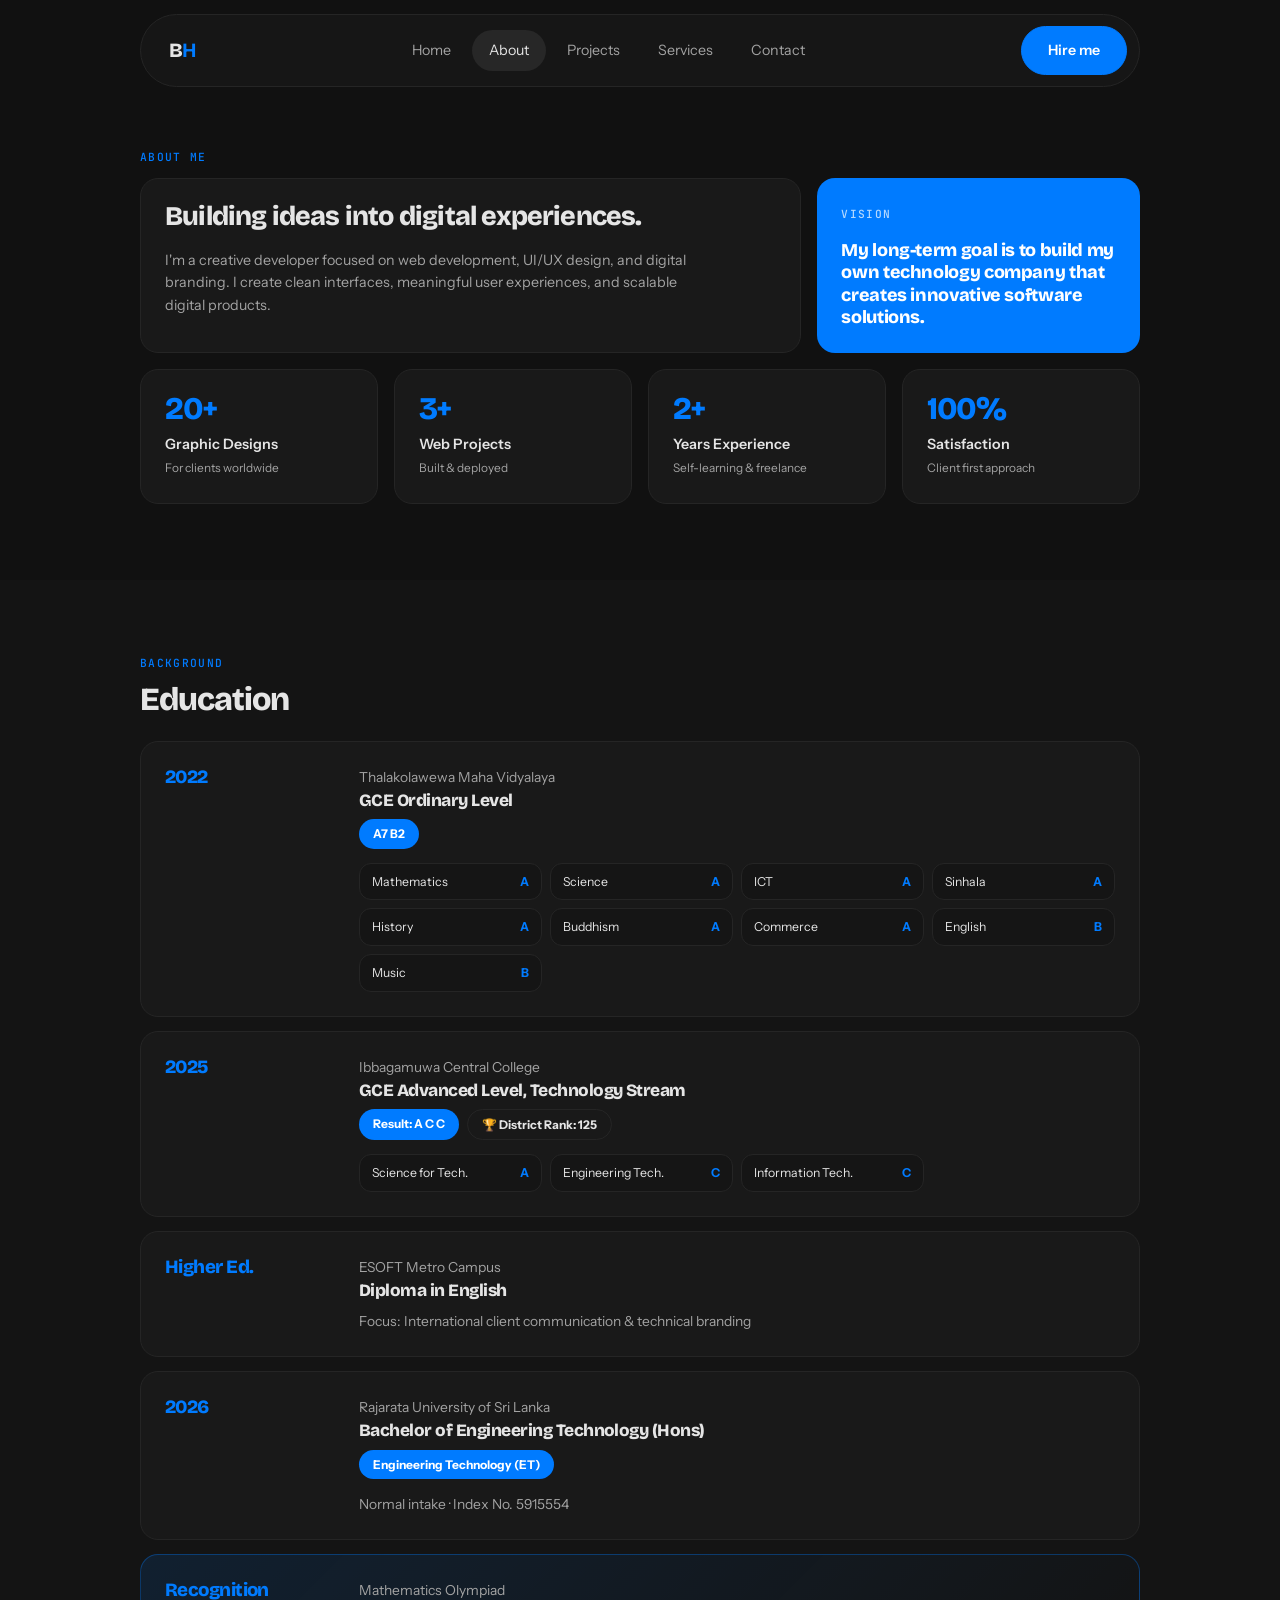
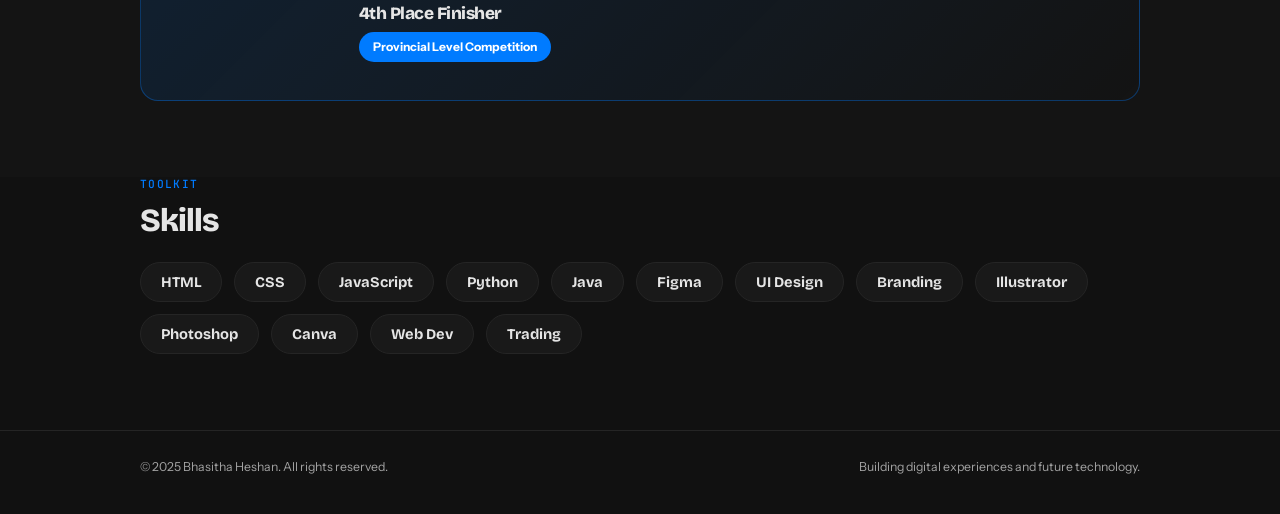
==== about.html @ c99da078 "Social buttons with platform logos" ====
<!DOCTYPE html>
<html lang="en">
<head>
<meta charset="UTF-8">
<meta name="viewport" content="width=device-width, initial-scale=1, viewport-fit=cover">
<title>About | Bhasitha Heshan</title>
<meta name="description" content="About Bhasitha Heshan: education, skills and background.">
<meta name="theme-color" content="#111111">
<link rel="icon" href="data:image/svg+xml,%3Csvg xmlns='http://www.w3.org/2000/svg' viewBox='0 0 64 64'%3E%3Crect width='64' height='64' rx='16' fill='%23007BFF'/%3E%3Ctext x='32' y='42' font-size='28' font-weight='800' text-anchor='middle' font-family='sans-serif' fill='%23fff'%3EBH%3C/text%3E%3C/svg%3E">
<link rel="preconnect" href="https://fonts.googleapis.com"><link rel="preconnect" href="https://fonts.gstatic.com" crossorigin>
<link href="https://fonts.googleapis.com/css2?family=Bricolage+Grotesque:opsz,wght@12..96,500;12..96,800&family=Instrument+Sans:wght@400;500;600&family=JetBrains+Mono:wght@500&display=swap" rel="stylesheet">
<link rel="stylesheet" href="style.css">
</head>
<body>
<nav>
  <a class="logo" href="index.html" aria-label="Home">B<b>H</b></a>
  <ul class="links" id="links"><li><a href="index.html">Home</a></li><li><a href="about.html" class="on">About</a></li><li><a href="projects.html">Projects</a></li><li><a href="services.html">Services</a></li><li><a href="contact.html">Contact</a></li></ul>
  <a class="btn p nav-cta" href="contact.html" style="padding:12px 26px;font-size:.95rem">Hire me</a>
  <button class="menu" id="menu" aria-label="Menu">☰</button>
</nav>

<section style="padding-top:150px" id="about"><div class="wrap">
  <span class="eyebrow">About me</span>
  <div class="bento rv">
    <div class="tile b-main"><h3>Building ideas into digital experiences.</h3>
      <p>I'm a creative developer focused on web development, UI/UX design, and digital branding. I create clean interfaces, meaningful user experiences, and scalable digital products.</p></div>
    <div class="tile b-vis"><span class="mono">Vision</span><p>My long-term goal is to build my own technology company that creates innovative software solutions.</p></div>
    <div class="tile stat"><b data-n="20" data-s="+">0</b><span>Graphic Designs</span><small>For clients worldwide</small></div>
    <div class="tile stat"><b data-n="3" data-s="+">0</b><span>Web Projects</span><small>Built &amp; deployed</small></div>
    <div class="tile stat"><b data-n="2" data-s="+">0</b><span>Years Experience</span><small>Self-learning &amp; freelance</small></div>
    <div class="tile stat"><b data-n="100" data-s="%">0</b><span>Satisfaction</span><small>Client first approach</small></div>
  </div>
</div></section><section id="education" style="background:#141414"><div class="wrap">
  <span class="eyebrow">Background</span><h2>Education</h2>
  <div class="edu" id="edu"></div>
</div></section><section id="skills" style="padding-top:0"><div class="wrap">
  <span class="eyebrow">Toolkit</span><h2>Skills</h2>
  <div class="skills rv" id="skillbox"></div>
</div></section>

<footer><div class="wrap"><span>© 2025 Bhasitha Heshan. All rights reserved.</span><span>Building digital experiences and future technology.</span></div></footer>

<script src="script.js"></script>
</body>
</html>
---- style.css ----
:root{--bg:#111111;--panel:#191919;--line:#252525;--text:#E5E5E5;--mut:#A3A3A3;--acc:#007BFF;--ink:#FFFFFF;--r:18px}
*{box-sizing:border-box;margin:0}
html{font-size:93.75%;scroll-behavior:smooth;scroll-padding-top:90px}
body{background:var(--bg);color:var(--text);font:400 .95rem/1.6 "Instrument Sans",system-ui,sans-serif;overflow-x:hidden}
a{color:inherit;text-decoration:none}
:focus-visible{outline:2px solid var(--acc);outline-offset:3px}
h1,h2,h3,.logo{font-family:"Bricolage Grotesque",system-ui,sans-serif;letter-spacing:-.03em;line-height:1.02}
.mono,.eyebrow{font:500 .75rem "JetBrains Mono",monospace;letter-spacing:.12em;text-transform:uppercase}
.eyebrow{color:var(--acc);margin-bottom:14px;display:block}
.wrap{max-width:1080px;margin:0 auto;padding:0 clamp(18px,5vw,40px)}
section{padding:clamp(44px,7vw,76px) 0}
h2{font-size:clamp(1.5rem,3.6vw,2.15rem);font-weight:800;margin-bottom:24px}
.btn{display:inline-flex;align-items:center;gap:8px;padding:9px 18px;border-radius:999px;border:1px solid var(--line);font-weight:600;transition:.2s;cursor:pointer;background:none;color:var(--text);font-size:.84rem}
.btn:hover{border-color:var(--text);transform:translateY(-2px)}
.btn.p{background:var(--acc);border-color:var(--acc);color:var(--ink)}
.btn.p:hover{box-shadow:0 10px 36px rgba(0,123,255,.28)}
.tile{background:var(--panel);border:1px solid var(--line);border-radius:var(--r);padding:clamp(18px,2.3vw,24px)}
/* nav */
nav{position:fixed;top:14px;left:50%;transform:translateX(-50%);z-index:50;width:min(1000px,calc(100% - 28px));display:flex;align-items:center;justify-content:space-between;padding:11px 12px 11px 28px;border-radius:999px;background:rgba(25,25,25,.72);backdrop-filter:blur(16px);-webkit-backdrop-filter:blur(16px);border:1px solid var(--line)}
.logo{font-weight:800;font-size:1.35rem}.logo b{color:var(--acc)}
.links{display:flex;gap:4px;list-style:none;padding:0}
.links a{display:block;padding:9px 17px;border-radius:999px;color:var(--mut);font-size:.95rem;transition:.2s}
.links a:hover,.links a.on{color:var(--text);background:rgba(255,255,255,.07)}
.menu{display:none;background:none;border:0;color:var(--text);font-size:1.5rem;padding:4px 12px;cursor:pointer}
@media(max-width:820px){.menu{display:block}.nav-cta{display:none}
 .links{position:absolute;top:60px;left:0;right:0;flex-direction:column;background:#191919;border:1px solid var(--line);border-radius:24px;padding:10px;display:none}
 .links.open{display:flex}}
/* hero */
.hero{min-height:100svh;display:flex;align-items:center;padding:120px 0 60px;position:relative;overflow:hidden}
.hero::before{content:"";position:absolute;width:640px;height:640px;right:-180px;top:-140px;background:radial-gradient(circle,rgba(0,123,255,.13),transparent 65%);pointer-events:none}
.hero .wrap{display:grid;grid-template-columns:1.25fr 1fr;gap:48px;align-items:center;position:relative}
.hero h1{font-size:clamp(2.2rem,6vw,4rem);font-weight:800}
.hero h1 span{color:var(--acc)}
.role{margin:18px 0 10px;color:var(--text);font-size:1.02rem;font-weight:500}
.role{min-height:1.7em}
.caret{display:inline-block;width:3px;height:1.1em;background:var(--acc);margin-left:4px;vertical-align:-.15em;animation:blink 1s steps(1) infinite}
@keyframes blink{50%{opacity:0}}
.lead{max-width:48ch;color:var(--mut);font-size:.98rem}
.cta{display:flex;flex-wrap:wrap;gap:12px;margin-top:26px}
.pic{position:relative;justify-self:center;width:min(100%,330px)}
.pic img{width:100%;aspect-ratio:4/5;object-fit:cover;border-radius:36px;border:1px solid var(--line);display:block;background:var(--panel);filter:saturate(.95)}
.sticker{position:absolute;left:-22px;bottom:34px;background:var(--acc);color:var(--ink);padding:10px 18px;border-radius:999px;font-weight:700;font-size:.78rem;transform:rotate(-5deg);box-shadow:0 14px 34px rgba(0,0,0,.5)}
@media(max-width:820px){.hero .wrap{grid-template-columns:1fr}.pic{order:-1;width:min(78%,320px)}}
/* marquee */
.marq{border-block:1px solid var(--line);overflow:hidden;padding:14px 0;background:#141414}
.track{display:flex;gap:44px;width:max-content;animation:mq 32s linear infinite}
.track span{font:800 1.2rem "Bricolage Grotesque",sans-serif;color:#3a3a3a;white-space:nowrap}
.track span::after{content:"✦";color:var(--acc);margin-left:44px;font-size:1rem}
@keyframes mq{to{transform:translateX(-50%)}}
/* about */
.bento{display:grid;grid-template-columns:repeat(12,1fr);gap:16px}
.b-main{grid-column:span 8}.b-vis{grid-column:span 4;background:var(--acc);color:var(--ink);border:0}
.b-vis .mono{opacity:.7}.b-vis p{font:800 1.2rem/1.25 "Bricolage Grotesque",sans-serif;margin-top:14px;letter-spacing:-.02em}
.b-main h3{font-size:clamp(1.3rem,2.6vw,1.8rem);font-weight:800;margin-bottom:18px}
.b-main p{color:var(--mut);max-width:58ch}
.stat{grid-column:span 3}.stat b{display:block;font:800 clamp(1.5rem,3.2vw,2.1rem)/1 "Bricolage Grotesque",sans-serif;letter-spacing:-.04em;color:var(--acc)}
.stat span{display:block;margin-top:8px;font-weight:600}.stat small{color:var(--mut)}
@media(max-width:820px){.b-main,.b-vis{grid-column:span 12}.stat{grid-column:span 6}}
/* projects */
.pgrid{display:grid;grid-template-columns:repeat(3,1fr);gap:16px}
.card{padding:0;overflow:hidden;display:flex;flex-direction:column;transition:.3s}
.card:hover{border-color:#3a3a3a;transform:translateY(-4px)}
.shot{position:relative;display:block;width:100%;aspect-ratio:16/10;background:#151515;border:0;padding:0;cursor:zoom-in;overflow:hidden}
.shot img{width:100%;height:100%;object-fit:cover;object-position:top;transition:transform .6s}
.card:hover .shot img{transform:scale(1.05)}
.num{position:absolute;top:14px;left:14px;background:rgba(17,17,17,.8);padding:5px 12px;border-radius:999px;color:var(--acc)}
.cbody{padding:16px 18px 20px;display:flex;flex-direction:column;gap:12px;flex:1}
.card h3{font-size:1.05rem;font-weight:800}
.card p{color:var(--mut);font-size:.8rem;line-height:1.55}
.tags{display:flex;flex-wrap:wrap;gap:8px;list-style:none;padding:0}
.tags li{font:500 .66rem "JetBrains Mono",monospace;border:1px solid var(--line);padding:4px 11px;border-radius:999px;color:var(--mut)}
.acts{display:flex;gap:10px;flex-wrap:wrap;margin-top:auto;padding-top:8px}
.acts .btn{padding:7px 14px;font-size:.78rem}
@media(max-width:1000px){.pgrid{grid-template-columns:repeat(2,1fr)}}
@media(max-width:640px){.pgrid{grid-template-columns:1fr}}
/* education */
.edu{display:grid;gap:14px}
.row{display:grid;grid-template-columns:170px 1fr;gap:24px}
.yr{font:800 1.25rem "Bricolage Grotesque",sans-serif;color:var(--acc);letter-spacing:-.03em}
.row h3{font-size:1.15rem;font-weight:800;margin:4px 0 10px}
.row .sch{color:var(--mut);font-size:.92rem}
.badges{display:flex;flex-wrap:wrap;gap:8px;margin:6px 0 14px}
.badges .bd{background:var(--acc);color:var(--ink);font-weight:700;font-size:.8rem;padding:5px 14px;border-radius:999px}
.badges .bd.o{background:none;color:var(--text);border:1px solid var(--line)}
.subs{display:grid;grid-template-columns:repeat(auto-fill,minmax(150px,1fr));gap:8px}
.subs div{display:flex;justify-content:space-between;gap:10px;background:#151515;border:1px solid var(--line);border-radius:12px;padding:8px 12px;font-size:.82rem}
.subs b{color:var(--acc)}
.award{background:linear-gradient(135deg,rgba(0,123,255,.12),transparent);border-color:rgba(0,123,255,.35)}
@media(max-width:700px){.row{grid-template-columns:1fr;gap:6px}}
/* services */
.svc{display:grid;grid-template-columns:70px 1fr 1fr;gap:24px;padding:24px 0;border-top:1px solid var(--line);align-items:start}
.svc:last-child{border-bottom:1px solid var(--line)}
.svc h3{font-size:clamp(1.15rem,2.2vw,1.5rem);font-weight:800}
.svc p{color:var(--mut);margin-bottom:12px}
.svc ul{display:flex;flex-wrap:wrap;gap:8px;list-style:none;padding:0}
.svc li{border:1px solid var(--line);padding:5px 14px;border-radius:999px;font-size:.85rem}
@media(max-width:760px){.svc{grid-template-columns:1fr;gap:10px}}
/* skills */
.skills{display:flex;flex-wrap:wrap;gap:12px}
.skills span{padding:10px 20px;border-radius:999px;border:1px solid var(--line);background:var(--panel);font:700 .98rem "Bricolage Grotesque",sans-serif;transition:.2s}
.skills span:hover{background:var(--acc);color:var(--ink);border-color:var(--acc);transform:translateY(-3px) rotate(-2deg)}
/* neolabz */
.neo{text-align:center;padding:clamp(40px,7vw,84px) 24px;background:radial-gradient(ellipse at 50% -10%,rgba(0,123,255,.18),transparent 62%),var(--panel)}
.neo h2{margin-bottom:18px}.neo h2 em{font-style:normal;color:var(--acc)}
.neo p{max-width:56ch;margin:0 auto 26px;color:var(--mut);font-size:.98rem}
.pill3{display:flex;justify-content:center;flex-wrap:wrap;gap:12px}
.pill3 span{border:1px solid var(--line);background:#151515;padding:8px 18px;border-radius:999px;font-weight:600;font-size:.88rem}
/* contact */
.big{font:800 clamp(1.7rem,4.4vw,3rem)/1.08 "Bricolage Grotesque",sans-serif;letter-spacing:-.045em;max-width:12ch}
.big span{color:var(--acc)}
.cgrid{display:grid;grid-template-columns:1.2fr 1fr;gap:20px;margin-top:44px}
.mail{display:block;font:800 clamp(1rem,1.9vw,1.25rem) "Bricolage Grotesque",sans-serif;word-break:break-all;margin:6px 0 18px;transition:.2s}
.mail:hover{color:var(--acc)}

.det div{display:flex;justify-content:space-between;gap:16px;padding:12px 0;border-bottom:1px solid var(--line)}
.det div:last-child{border:0}.det span{color:var(--mut)}
.live{display:inline-flex;align-items:center;gap:10px;margin-bottom:12px;color:var(--acc)}
.live i{width:9px;height:9px;border-radius:50%;background:var(--acc);box-shadow:0 0 0 0 rgba(0,123,255,.6);animation:pl 2s infinite}
@keyframes pl{70%{box-shadow:0 0 0 10px rgba(0,123,255,0)}100%{box-shadow:0 0 0 0 rgba(0,123,255,0)}}
@media(max-width:820px){.cgrid{grid-template-columns:1fr}}
footer{border-top:1px solid var(--line);padding:26px 0 38px;color:var(--mut);font-size:.82rem}
footer .wrap{display:flex;justify-content:space-between;flex-wrap:wrap;gap:10px}
/* lightbox */
#lb{position:fixed;inset:0;z-index:100;background:rgba(10,10,10,.94);display:none;align-items:center;justify-content:center;flex-direction:column;gap:14px;padding:20px}
#lb.open{display:flex}
#lb img{max-width:min(1100px,100%);max-height:78vh;border-radius:14px;border:1px solid var(--line);object-fit:contain}
#lb .bar{display:flex;gap:10px;align-items:center;color:var(--mut)}
#lb button{background:var(--panel);border:1px solid var(--line);color:var(--text);width:44px;height:44px;border-radius:50%;font-size:1.2rem;cursor:pointer}
#lb button:hover{border-color:var(--acc);color:var(--acc)}
/* reveal */
.rv{opacity:0;transform:translateY(26px);transition:opacity .7s,transform .7s}
.rv.in{opacity:1;transform:none}
@media(prefers-reduced-motion:reduce){*{animation:none!important;transition:none!important}.rv{opacity:1;transform:none}html{scroll-behavior:auto}}

.cta-band{display:flex;flex-wrap:wrap;gap:24px;align-items:center;justify-content:space-between;background:var(--acc);color:var(--ink);border:0}
.cta-band h2{margin:0;font-size:clamp(1.25rem,2.8vw,1.8rem)}
.cta-band .btn{background:#fff;border-color:#fff;color:#111}.cta-band .btn:hover{border-color:#fff;box-shadow:0 8px 28px rgba(0,0,0,.35)}
.more{display:flex;justify-content:center;margin-top:30px}
body{animation:pg .5s ease both}@keyframes pg{from{opacity:0;transform:translateY(8px)}}

.soc{display:grid;grid-template-columns:repeat(2,1fr);gap:10px;margin-top:20px}
.sbtn{display:flex;align-items:center;gap:12px;padding:10px 14px 10px 10px;border:1px solid var(--line);border-radius:16px;background:#151515;transition:.25s;min-width:0}
.sbtn:hover{border-color:var(--h);transform:translateY(-2px);background:#1c1c1c}
.sico{width:40px;height:40px;border-radius:12px;display:grid;place-items:center;background:var(--c);color:#fff;flex:none;border:1px solid rgba(255,255,255,.08)}
.sico svg{width:19px;height:19px;fill:currentColor}
.sbtn span:nth-child(2){min-width:0}
.sbtn b{display:block;font-size:.88rem;line-height:1.25}
.sbtn small{display:block;color:var(--mut);font-size:.74rem;overflow:hidden;text-overflow:ellipsis;white-space:nowrap}
.sbtn .arr{margin-left:auto;font-style:normal;color:var(--mut);transition:.25s}
.sbtn:hover .arr{color:var(--text);transform:translate(2px,-2px)}
@media(max-width:480px){.soc{grid-template-columns:1fr}}
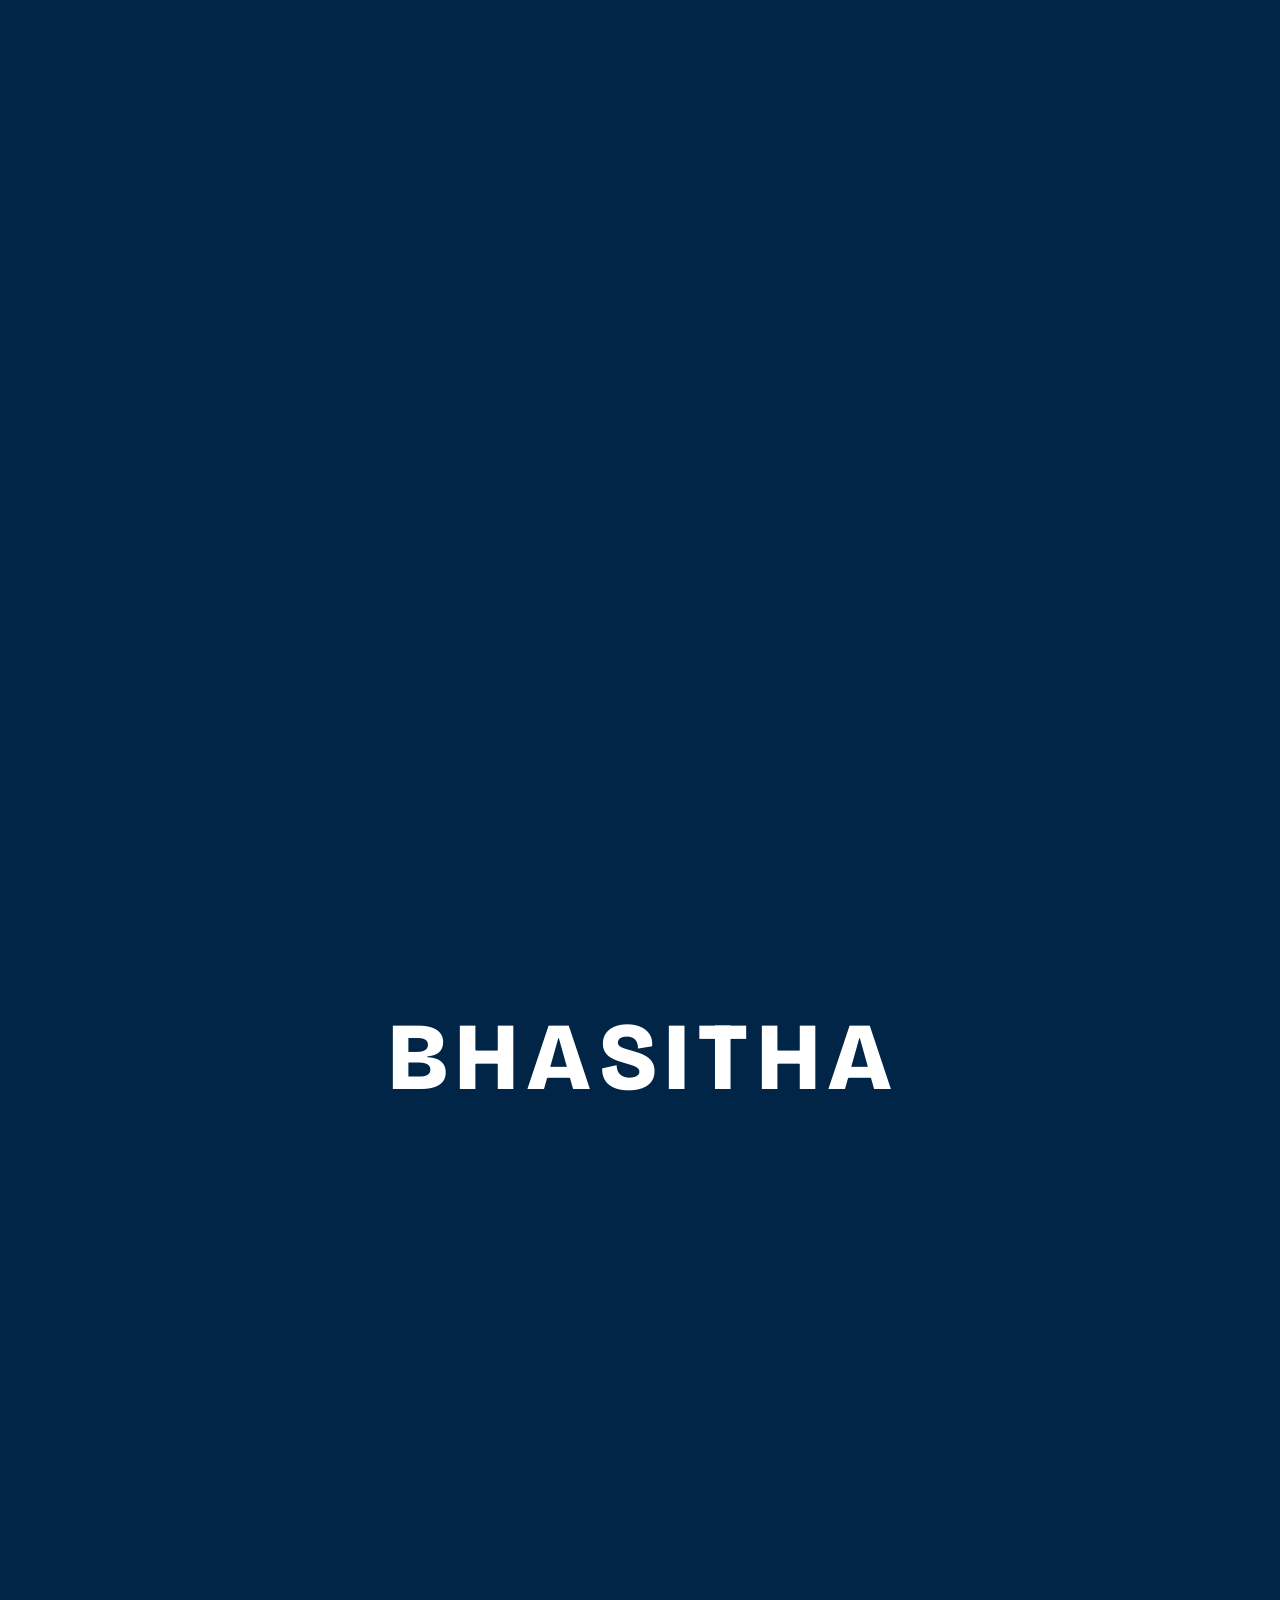
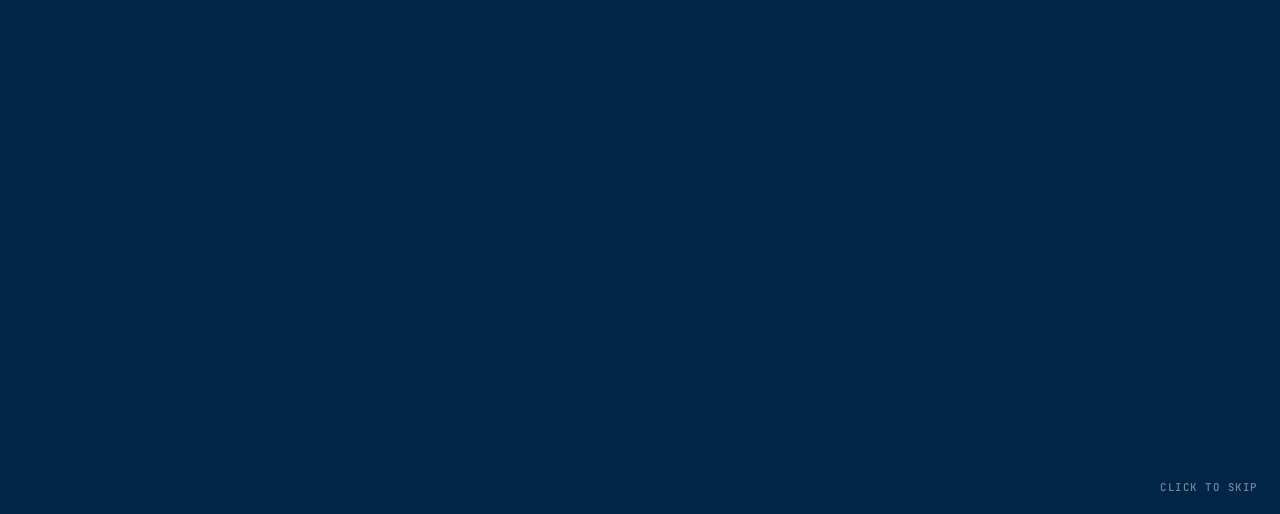
==== commit ff66ee0d: "Add BHASITHA intro animation" ====
--- a/about.html
+++ b/about.html
@@ -9,9 +9,11 @@
 <link rel="icon" href="data:image/svg+xml,%3Csvg xmlns='http://www.w3.org/2000/svg' viewBox='0 0 64 64'%3E%3Crect width='64' height='64' rx='16' fill='%23007BFF'/%3E%3Ctext x='32' y='42' font-size='28' font-weight='800' text-anchor='middle' font-family='sans-serif' fill='%23fff'%3EBH%3C/text%3E%3C/svg%3E">
 <link rel="preconnect" href="https://fonts.googleapis.com"><link rel="preconnect" href="https://fonts.gstatic.com" crossorigin>
 <link href="https://fonts.googleapis.com/css2?family=Bricolage+Grotesque:opsz,wght@12..96,500;12..96,800&family=Instrument+Sans:wght@400;500;600&family=JetBrains+Mono:wght@500&display=swap" rel="stylesheet">
+<script>try{if(!sessionStorage.getItem("intro")){document.documentElement.classList.add("intro-on");setTimeout(function(){document.documentElement.classList.remove("intro-on")},7000)}}catch(e){}</script>
 <link rel="stylesheet" href="style.css">
 </head>
 <body>
+<div id="intro" aria-hidden="true"></div>
 <nav>
   <a class="logo" href="index.html" aria-label="Home">B<b>H</b></a>
   <ul class="links" id="links"><li><a href="index.html">Home</a></li><li><a href="about.html" class="on">About</a></li><li><a href="projects.html">Projects</a></li><li><a href="services.html">Services</a></li><li><a href="contact.html">Contact</a></li></ul>
--- a/style.css
+++ b/style.css
@@ -149,3 +149,14 @@
 .sbtn .arr{margin-left:auto;font-style:normal;color:var(--mut);transition:.25s}
 .sbtn:hover .arr{color:var(--text);transform:translate(2px,-2px)}
 @media(max-width:480px){.soc{grid-template-columns:1fr}}
+
+/* ===== intro animation ===== */
+#intro{display:none;position:fixed;inset:0;z-index:1000;cursor:pointer}
+.intro-on body::before{content:"";position:fixed;inset:0;background:#002547;z-index:999}
+.intro-on body,.intro-run body{overflow:hidden}
+.intro-run #intro{display:block}
+#intro .cols i{position:absolute;top:0;bottom:0;background:#002547;will-change:transform}
+#intro .iw{position:absolute;inset:0;display:flex;justify-content:center;align-items:center;font:800 clamp(2rem,9.5vw,6.4rem)/1.2 "Bricolage Grotesque",sans-serif;letter-spacing:.07em;color:#fff;pointer-events:none;padding-left:.07em}
+#intro .iw span{display:block;overflow:hidden;padding:0 .015em}
+#intro .iw b{display:block;font-weight:800;transform:translateY(118%);will-change:transform}
+#intro .skip{position:absolute;right:22px;bottom:20px;font:500 .72rem "JetBrains Mono",monospace;letter-spacing:.14em;text-transform:uppercase;color:rgba(255,255,255,.45);pointer-events:none}
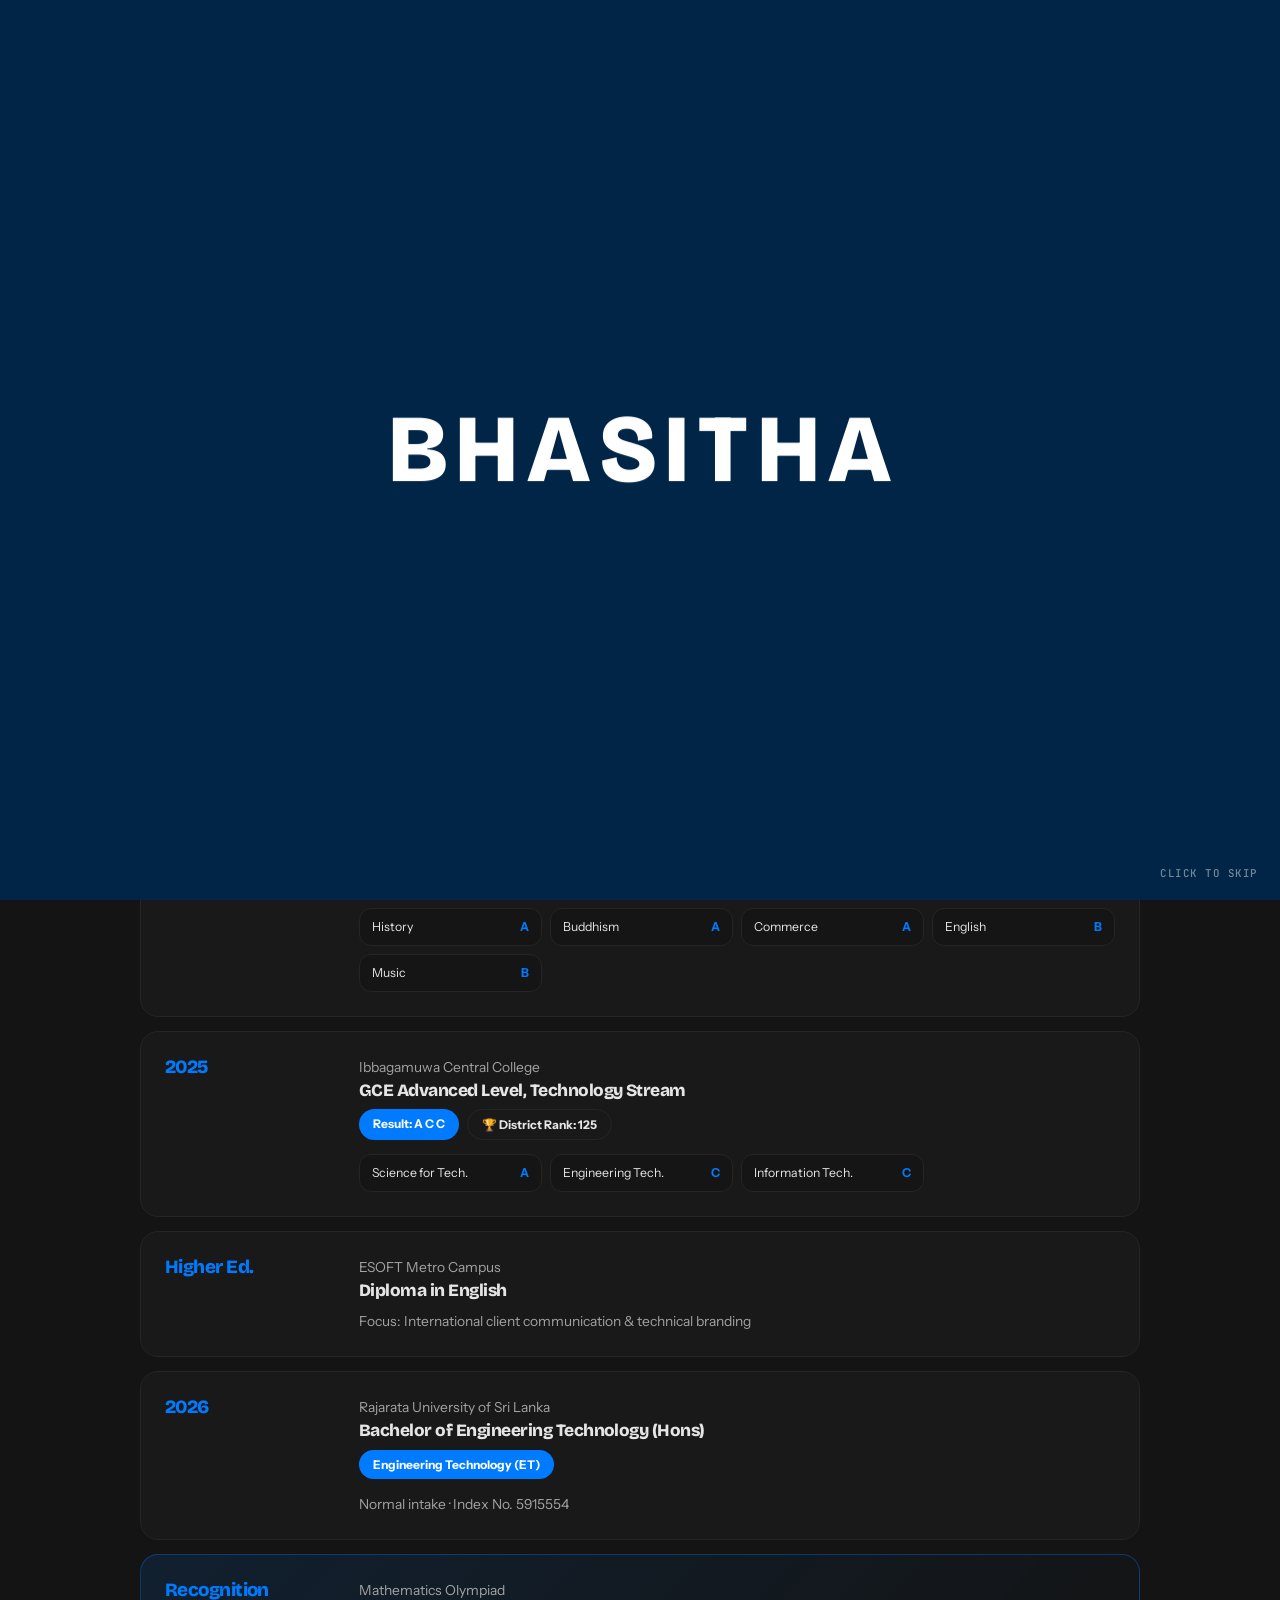
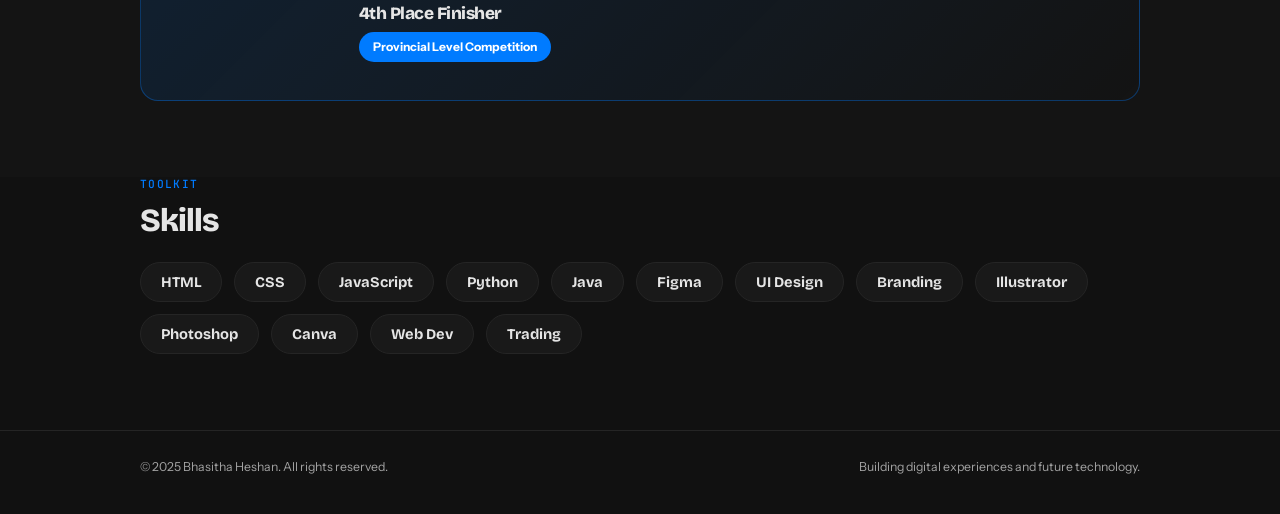
==== commit 4da99f6b: "Fix intro animation on mobile" ====
--- a/about.html
+++ b/about.html
@@ -9,8 +9,8 @@
 <link rel="icon" href="data:image/svg+xml,%3Csvg xmlns='http://www.w3.org/2000/svg' viewBox='0 0 64 64'%3E%3Crect width='64' height='64' rx='16' fill='%23007BFF'/%3E%3Ctext x='32' y='42' font-size='28' font-weight='800' text-anchor='middle' font-family='sans-serif' fill='%23fff'%3EBH%3C/text%3E%3C/svg%3E">
 <link rel="preconnect" href="https://fonts.googleapis.com"><link rel="preconnect" href="https://fonts.gstatic.com" crossorigin>
 <link href="https://fonts.googleapis.com/css2?family=Bricolage+Grotesque:opsz,wght@12..96,500;12..96,800&family=Instrument+Sans:wght@400;500;600&family=JetBrains+Mono:wght@500&display=swap" rel="stylesheet">
-<script>try{if(!sessionStorage.getItem("intro")){document.documentElement.classList.add("intro-on");setTimeout(function(){document.documentElement.classList.remove("intro-on")},7000)}}catch(e){}</script>
-<link rel="stylesheet" href="style.css">
+<script>(function(){var d=document,r=d.documentElement,show=true;try{if(location.protocol==="file:")show=!sessionStorage.getItem("intro");else if(d.referrer)show=new URL(d.referrer).host!==location.host}catch(e){}if(show){r.classList.add("intro-on");setTimeout(function(){r.classList.remove("intro-on")},7000)}})();</script>
+<link rel="stylesheet" href="style.css?v=8">
 </head>
 <body>
 <div id="intro" aria-hidden="true"></div>
@@ -42,6 +42,6 @@
 
 <footer><div class="wrap"><span>© 2025 Bhasitha Heshan. All rights reserved.</span><span>Building digital experiences and future technology.</span></div></footer>
 
-<script src="script.js"></script>
+<script src="script.js?v=8"></script>
 </body>
 </html>
--- a/style.css
+++ b/style.css
@@ -71,8 +71,8 @@
 .tags li{font:500 .66rem "JetBrains Mono",monospace;border:1px solid var(--line);padding:4px 11px;border-radius:999px;color:var(--mut)}
 .acts{display:flex;gap:10px;flex-wrap:wrap;margin-top:auto;padding-top:8px}
 .acts .btn{padding:7px 14px;font-size:.78rem}
-@media(max-width:1000px){.pgrid{grid-template-columns:repeat(2,1fr)}}
-@media(max-width:640px){.pgrid{grid-template-columns:1fr}}
+@media(max-width:760px){.pgrid{grid-template-columns:repeat(2,1fr)}}
+@media(max-width:520px){.pgrid{grid-template-columns:1fr}}
 /* education */
 .edu{display:grid;gap:14px}
 .row{display:grid;grid-template-columns:170px 1fr;gap:24px}
@@ -136,7 +136,7 @@
 .cta-band h2{margin:0;font-size:clamp(1.25rem,2.8vw,1.8rem)}
 .cta-band .btn{background:#fff;border-color:#fff;color:#111}.cta-band .btn:hover{border-color:#fff;box-shadow:0 8px 28px rgba(0,0,0,.35)}
 .more{display:flex;justify-content:center;margin-top:30px}
-body{animation:pg .5s ease both}@keyframes pg{from{opacity:0;transform:translateY(8px)}}
+body{animation:pg .5s ease both}@keyframes pg{from{opacity:0}}
 
 .soc{display:grid;grid-template-columns:repeat(2,1fr);gap:10px;margin-top:20px}
 .sbtn{display:flex;align-items:center;gap:12px;padding:10px 14px 10px 10px;border:1px solid var(--line);border-radius:16px;background:#151515;transition:.25s;min-width:0}
@@ -156,7 +156,32 @@
 .intro-on body,.intro-run body{overflow:hidden}
 .intro-run #intro{display:block}
 #intro .cols i{position:absolute;top:0;bottom:0;background:#002547;will-change:transform}
-#intro .iw{position:absolute;inset:0;display:flex;justify-content:center;align-items:center;font:800 clamp(2rem,9.5vw,6.4rem)/1.2 "Bricolage Grotesque",sans-serif;letter-spacing:.07em;color:#fff;pointer-events:none;padding-left:.07em}
+#intro .iw{position:absolute;inset:0;display:flex;justify-content:center;align-items:center;font:800 clamp(2rem,11.5vw,6.4rem)/1.2 "Bricolage Grotesque",sans-serif;letter-spacing:.07em;color:#fff;pointer-events:none;padding-left:.07em}
 #intro .iw span{display:block;overflow:hidden;padding:0 .015em}
 #intro .iw b{display:block;font-weight:800;transform:translateY(118%);will-change:transform}
 #intro .skip{position:absolute;right:22px;bottom:20px;font:500 .72rem "JetBrains Mono",monospace;letter-spacing:.14em;text-transform:uppercase;color:rgba(255,255,255,.45);pointer-events:none}
+
+/* ===== work tabs + graphic gallery ===== */
+[hidden]{display:none!important}
+.tabs{display:inline-flex;gap:4px;padding:5px;border:1px solid var(--line);border-radius:999px;background:var(--panel);margin-bottom:26px}
+.tab{background:none;border:0;color:var(--mut);padding:9px 22px;border-radius:999px;font:600 .88rem "Instrument Sans",sans-serif;cursor:pointer;transition:.2s}
+.tab:hover{color:var(--text)}
+.tab.on{background:var(--acc);color:#fff}
+.subtabs{display:flex;flex-wrap:wrap;gap:8px;margin-bottom:22px}
+.chipb{background:none;border:1px solid var(--line);color:var(--mut);padding:7px 16px;border-radius:999px;font:500 .82rem "Instrument Sans",sans-serif;cursor:pointer;transition:.2s}
+.chipb:hover{color:var(--text);border-color:#3a3a3a}
+.chipb.on{color:var(--text);border-color:var(--acc);background:rgba(0,123,255,.12)}
+.chipb small{color:var(--mut);margin-left:6px}
+.ggrid{display:grid;grid-template-columns:repeat(3,1fr);gap:16px}
+.gimg{padding:0;border:1px solid var(--line);border-radius:var(--r);overflow:hidden;background:var(--panel);cursor:zoom-in;aspect-ratio:4/3;display:grid;place-items:center;transition:.3s}
+.gimg:hover{border-color:#3a3a3a;transform:translateY(-4px)}
+.gimg{position:relative}
+.gimg img{position:absolute;inset:0;width:100%;height:100%;object-fit:contain;display:block;padding:8px}
+.empty{grid-column:1/-1;text-align:center;padding:56px 20px;color:var(--mut);border:1px dashed var(--line);border-radius:var(--r)}
+.empty b{display:block;color:var(--text);font:800 1.15rem "Bricolage Grotesque",sans-serif;margin-bottom:6px}
+@media(max-width:760px){.ggrid{grid-template-columns:repeat(2,1fr)}}
+@media(max-width:520px){.ggrid{grid-template-columns:1fr}}
+
+.gfig{margin:0;display:flex;flex-direction:column;gap:12px}
+.gfig .gimg{width:100%}
+.gfig figcaption{text-align:center;font:800 1.05rem "Bricolage Grotesque",sans-serif;letter-spacing:-.01em;color:var(--text)}
